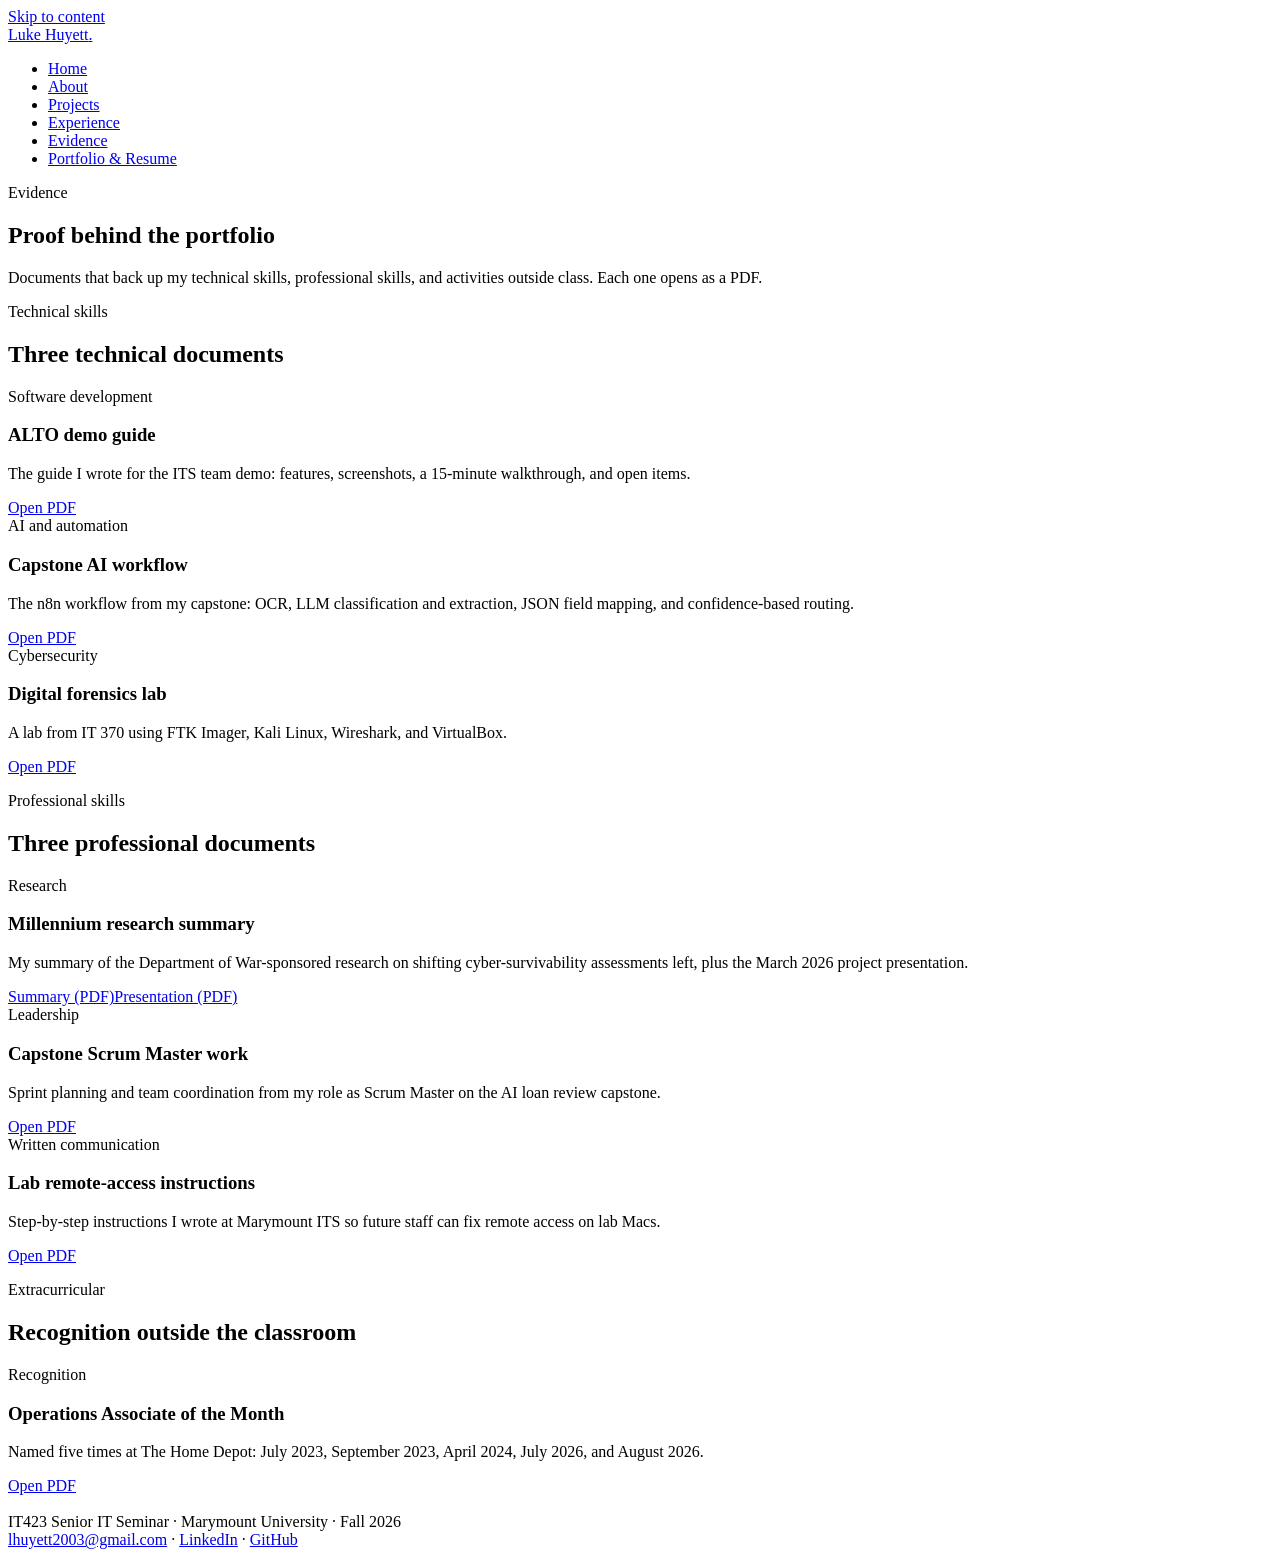
==== evidence.html @ a0516ceb "Add files via upload" ====
<!DOCTYPE html>
<html lang="en">
<head>
<meta charset="utf-8">
<meta name="viewport" content="width=device-width, initial-scale=1">
<title>Evidence | Luke Huyett</title>
<meta name="description" content="Senior IT portfolio of Luke Huyett: Information Technology student with a Cybersecurity minor at Marymount University, building AI-powered tools for IT and security.">
<link rel="preconnect" href="https://fonts.googleapis.com">
<link rel="preconnect" href="https://fonts.gstatic.com" crossorigin>
<link rel="stylesheet" href="https://fonts.googleapis.com/css2?family=Inter:wght@400;600&family=Space+Grotesk:wght@500;700&display=swap">
<link rel="stylesheet" href="assets/style.css">
</head>
<body>
<a class="skip" href="#main">Skip to content</a>
<header class="site-header">
  <div class="wrap">
    <a class="brand" href="index.html">Luke Huyett<span>.</span></a>
    <nav aria-label="Main menu">
      <ul class="nav">
        <li><a href="index.html">Home</a></li>
        <li><a href="about.html">About</a></li>
        <li><a href="projects.html">Projects</a></li>
        <li><a href="experience.html">Experience</a></li>
        <li><a href="evidence.html" aria-current="page">Evidence</a></li>
        <li><a href="portfolio.html">Portfolio & Resume</a></li>
      </ul>
    </nav>
  </div>
</header>
<main id="main">
<section class="page-head">
  <div class="wrap">
    <p class="eyebrow">Evidence</p>
    <h1>Proof behind the portfolio</h1>
    <p class="lead">Documents that back up my technical skills, professional skills, and activities outside class. Each one opens as a PDF.</p>
  </div>
</section>

<section class="block">
  <div class="wrap">
    <div class="section-head">
      <p class="eyebrow">Technical skills</p>
      <h2>Three technical documents</h2>
    </div>
    <div class="grid three">
      <div class="card doc hot">
        <span class="tag">Software development</span>
        <h3>ALTO demo guide</h3>
        <p>The guide I wrote for the ITS team demo: features, screenshots, a 15-minute walkthrough, and open items.</p>
        <div class="links"><a href="assets/docs/ALTO_Demo_Guide.pdf">Open PDF</a></div>
      </div>
      <div class="card doc">
        <span class="tag">AI and automation</span>
        <h3>Capstone AI workflow</h3>
        <p>The n8n workflow from my capstone: OCR, LLM classification and extraction, JSON field mapping, and confidence-based routing.</p>
        <div class="links"><a href="assets/docs/Capstone_AI_Workflow.pdf">Open PDF</a></div>
      </div>
      <div class="card doc">
        <span class="tag">Cybersecurity</span>
        <h3>Digital forensics lab</h3>
        <p>A lab from IT 370 using FTK Imager, Kali Linux, Wireshark, and VirtualBox.</p>
        <div class="links"><a href="assets/docs/IT370_Forensics_Lab.pdf">Open PDF</a></div>
      </div>
    </div>
  </div>
</section>

<section class="block alt">
  <div class="wrap">
    <div class="section-head">
      <p class="eyebrow">Professional skills</p>
      <h2>Three professional documents</h2>
    </div>
    <div class="grid three">
      <div class="card doc hot" id="research">
        <span class="tag">Research</span>
        <h3>Millennium research summary</h3>
        <p>My summary of the Department of War-sponsored research on shifting cyber-survivability assessments left, plus the March 2026 project presentation.</p>
        <div class="links"><a href="assets/docs/Millennium_Research_Summary.pdf">Summary (PDF)</a><a href="assets/docs/Millennium_Project_Presentation.pdf">Presentation (PDF)</a></div>
      </div>
      <div class="card doc">
        <span class="tag">Leadership</span>
        <h3>Capstone Scrum Master work</h3>
        <p>Sprint planning and team coordination from my role as Scrum Master on the AI loan review capstone.</p>
        <div class="links"><a href="assets/docs/Capstone_Scrum_Work.pdf">Open PDF</a></div>
      </div>
      <div class="card doc">
        <span class="tag">Written communication</span>
        <h3>Lab remote-access instructions</h3>
        <p>Step-by-step instructions I wrote at Marymount ITS so future staff can fix remote access on lab Macs.</p>
        <div class="links"><a href="assets/docs/ITS_Remote_Access_Instructions.pdf">Open PDF</a></div>
      </div>
    </div>
  </div>
</section>

<section class="block">
  <div class="wrap">
    <div class="section-head">
      <p class="eyebrow">Extracurricular</p>
      <h2>Recognition outside the classroom</h2>
    </div>
    <div class="grid three">
      <div class="card doc hot">
        <span class="tag">Recognition</span>
        <h3>Operations Associate of the Month</h3>
        <p>Named five times at The Home Depot: July 2023, September 2023, April 2024, July 2026, and August 2026.</p>
        <div class="links"><a href="assets/docs/Associate_of_the_Month.pdf">Open PDF</a></div>
      </div>
    </div>
  </div>
</section>
</main>
<footer class="site-footer">
  <div class="wrap">
    <div>
      <strong style="color:#fff">Luke Huyett</strong><br>
      IT423 Senior IT Seminar · Marymount University · Fall 2026
    </div>
    <div>
      <a href="mailto:lhuyett2003@gmail.com">lhuyett2003@gmail.com</a> ·
      <a href="https://www.linkedin.com/in/luke-huyett-277801333/">LinkedIn</a> ·
      <a href="https://github.com/lhuyett">GitHub</a>
    </div>
  </div>
</footer>
</body>
</html>
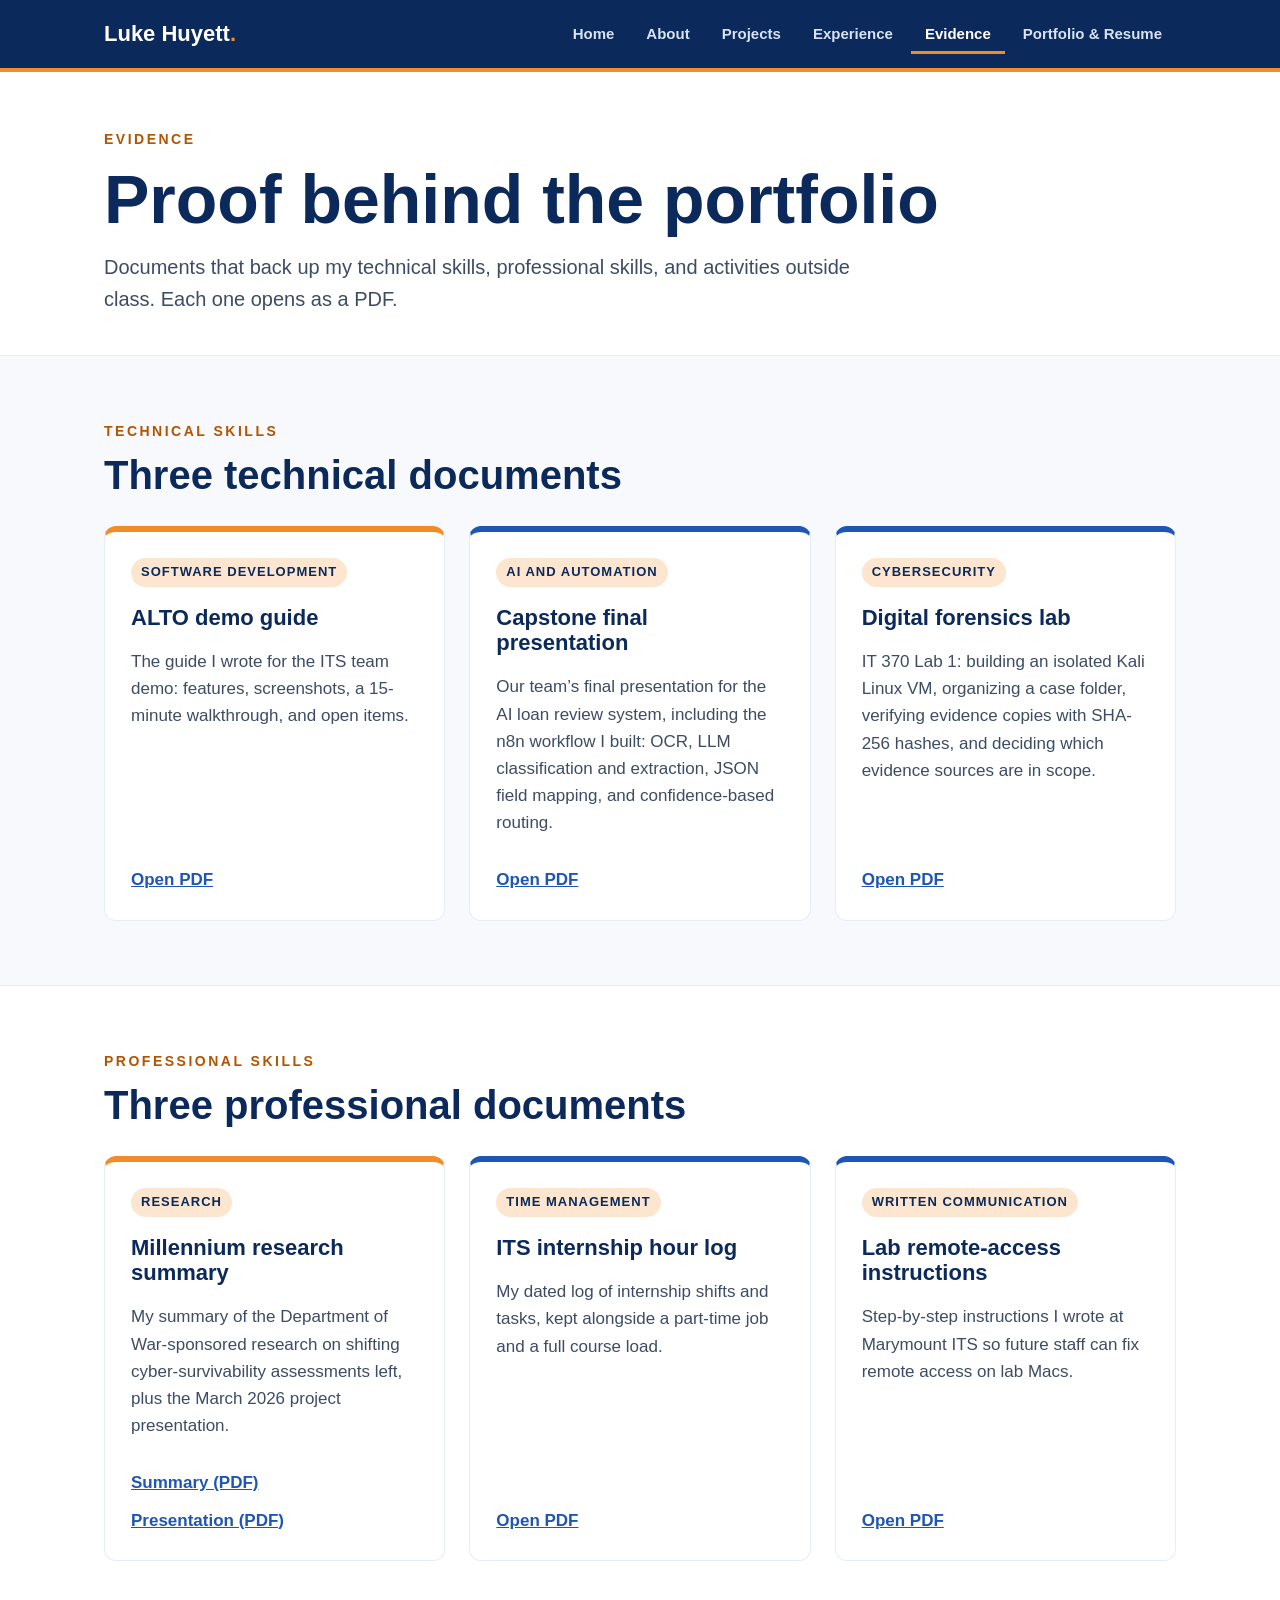
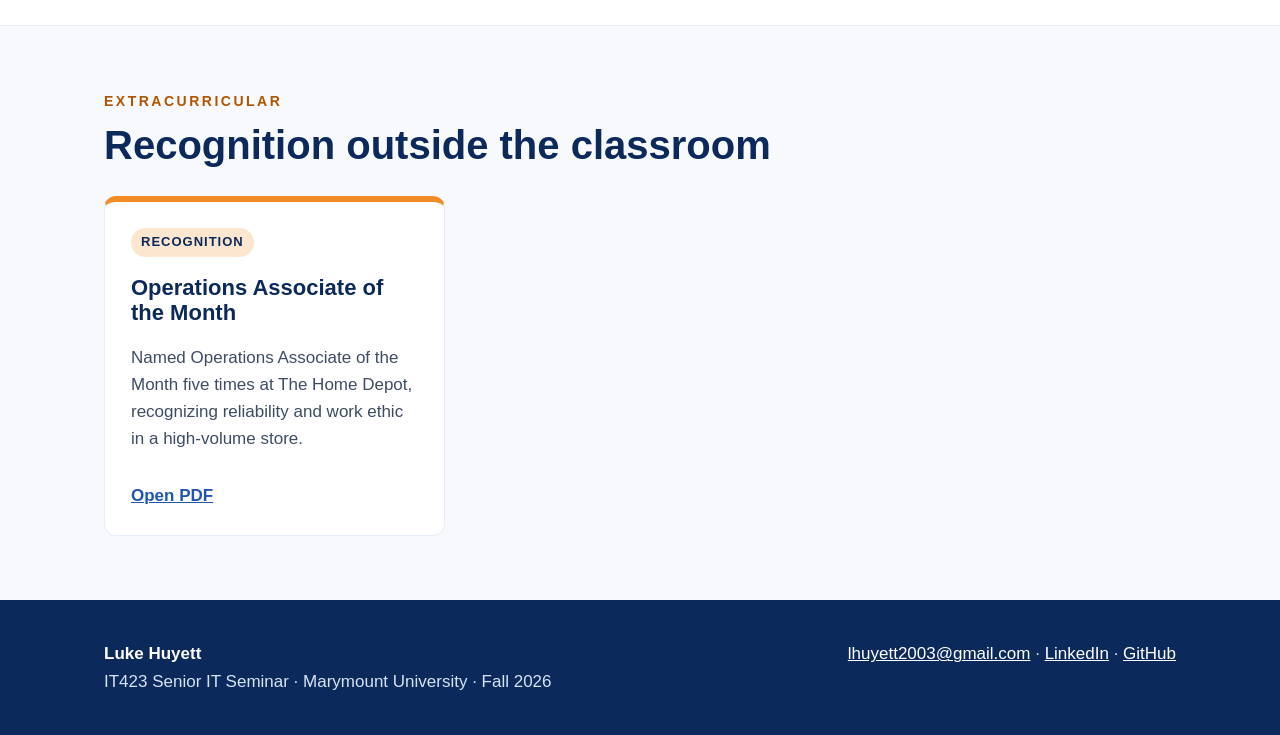
==== commit 6732156b: "Add files via upload" ====
--- a/evidence.html
+++ b/evidence.html
@@ -51,14 +51,14 @@
       </div>
       <div class="card doc">
         <span class="tag">AI and automation</span>
-        <h3>Capstone AI workflow</h3>
-        <p>The n8n workflow from my capstone: OCR, LLM classification and extraction, JSON field mapping, and confidence-based routing.</p>
-        <div class="links"><a href="assets/docs/Capstone_AI_Workflow.pdf">Open PDF</a></div>
+        <h3>Capstone final presentation</h3>
+        <p>Our team’s final presentation for the AI loan review system, including the n8n workflow I built: OCR, LLM classification and extraction, JSON field mapping, and confidence-based routing.</p>
+        <div class="links"><a href="assets/docs/Capstone_Final_Presentation.pdf">Open PDF</a></div>
       </div>
       <div class="card doc">
         <span class="tag">Cybersecurity</span>
         <h3>Digital forensics lab</h3>
-        <p>A lab from IT 370 using FTK Imager, Kali Linux, Wireshark, and VirtualBox.</p>
+        <p>IT 370 Lab 1: building an isolated Kali Linux VM, organizing a case folder, verifying evidence copies with SHA-256 hashes, and deciding which evidence sources are in scope.</p>
         <div class="links"><a href="assets/docs/IT370_Forensics_Lab.pdf">Open PDF</a></div>
       </div>
     </div>
@@ -79,10 +79,10 @@
         <div class="links"><a href="assets/docs/Millennium_Research_Summary.pdf">Summary (PDF)</a><a href="assets/docs/Millennium_Project_Presentation.pdf">Presentation (PDF)</a></div>
       </div>
       <div class="card doc">
-        <span class="tag">Leadership</span>
-        <h3>Capstone Scrum Master work</h3>
-        <p>Sprint planning and team coordination from my role as Scrum Master on the AI loan review capstone.</p>
-        <div class="links"><a href="assets/docs/Capstone_Scrum_Work.pdf">Open PDF</a></div>
+        <span class="tag">Time management</span>
+        <h3>ITS internship hour log</h3>
+        <p>My dated log of internship shifts and tasks, kept alongside a part-time job and a full course load.</p>
+        <div class="links"><a href="assets/docs/ITS_Hour_Log.pdf">Open PDF</a></div>
       </div>
       <div class="card doc">
         <span class="tag">Written communication</span>
@@ -104,7 +104,7 @@
       <div class="card doc hot">
         <span class="tag">Recognition</span>
         <h3>Operations Associate of the Month</h3>
-        <p>Named five times at The Home Depot: July 2023, September 2023, April 2024, July 2026, and August 2026.</p>
+        <p>Named Operations Associate of the Month five times at The Home Depot, recognizing reliability and work ethic in a high-volume store.</p>
         <div class="links"><a href="assets/docs/Associate_of_the_Month.pdf">Open PDF</a></div>
       </div>
     </div>
--- a/assets/style.css
+++ b/assets/style.css
@@ -0,0 +1,149 @@
+/* IT423 Luke Huyett portfolio site
+   Colors match the portfolio slide deck: navy/blue, white, orange accent. */
+:root {
+  --navy: #0B2A5B;
+  --blue: #1F56B3;
+  --paper: #F7F9FC;
+  --mist: #E6EDF7;
+  --white: #FFFFFF;
+  --orange: #F28C28;
+  --orange-text: #B35400;
+  --orange-soft: #FDE6CF;
+  --ink: #0B2A5B;
+  --body: #3E4C63;
+  --muted: #6B7A93;
+  --on-dark: #D7E3F5;
+  --radius: 12px;
+  --max: 1120px;
+}
+
+* { box-sizing: border-box; }
+html { scroll-behavior: smooth; }
+body {
+  margin: 0;
+  font-family: 'Inter', Arial, sans-serif;
+  font-size: 17px;
+  line-height: 1.6;
+  color: var(--body);
+  background: var(--paper);
+}
+h1, h2, h3 { font-family: 'Space Grotesk', Arial, sans-serif; color: var(--ink); line-height: 1.15; margin: 0 0 12px; }
+h1 { font-size: clamp(40px, 6vw, 68px); }
+h2 { font-size: clamp(28px, 3.4vw, 40px); }
+h3 { font-size: 22px; }
+p { margin: 0 0 14px; }
+a { color: var(--blue); }
+a:hover { color: var(--orange-text); }
+img { max-width: 100%; height: auto; display: block; }
+ul { margin: 0 0 14px; padding-left: 22px; }
+li { margin-bottom: 6px; }
+
+.wrap { max-width: var(--max); margin: 0 auto; padding: 0 24px; }
+.eyebrow { font-size: 14px; font-weight: 600; letter-spacing: 2.5px; text-transform: uppercase; color: var(--orange-text); margin-bottom: 10px; }
+.lead { font-size: 20px; }
+.muted { color: var(--muted); font-size: 15px; }
+
+/* Skip link for keyboard users */
+.skip { position: absolute; left: -999px; top: 8px; background: var(--orange); color: var(--navy); padding: 8px 14px; border-radius: 8px; font-weight: 600; z-index: 10; }
+.skip:focus { left: 8px; }
+
+/* ---------- Header and menu ---------- */
+.site-header { background: var(--navy); position: sticky; top: 0; z-index: 5; border-bottom: 4px solid var(--orange); }
+.site-header .wrap { display: flex; align-items: center; justify-content: space-between; gap: 20px; flex-wrap: wrap; padding-top: 14px; padding-bottom: 14px; }
+.brand { font-family: 'Space Grotesk', Arial, sans-serif; font-size: 22px; font-weight: 700; color: var(--white); text-decoration: none; }
+.brand span { color: var(--orange); }
+.brand:hover { color: var(--white); }
+.nav { display: flex; flex-wrap: wrap; gap: 4px; margin: 0; padding: 0; list-style: none; }
+.nav li { margin: 0; }
+.nav a { display: block; padding: 8px 14px; border-radius: 8px; color: var(--on-dark); text-decoration: none; font-weight: 600; font-size: 15px; }
+.nav a:hover { background: rgba(255,255,255,0.08); color: var(--white); }
+.nav a[aria-current="page"] { color: var(--white); box-shadow: inset 0 -3px 0 var(--orange); border-radius: 8px 8px 0 0; }
+
+/* ---------- Page sections ---------- */
+.hero { background: var(--navy); color: var(--on-dark); padding: 88px 0 96px; }
+.hero h1 { color: var(--white); }
+.hero .eyebrow { color: var(--orange); }
+.hero .lead { color: var(--on-dark); max-width: 760px; }
+.page-head { background: var(--white); border-bottom: 1px solid var(--mist); padding: 56px 0 40px; }
+.page-head .lead { max-width: 780px; margin: 0; }
+section.block { padding: 64px 0; }
+section.block.alt { background: var(--white); border-top: 1px solid var(--mist); border-bottom: 1px solid var(--mist); }
+.section-head { margin-bottom: 28px; max-width: 780px; }
+
+/* ---------- Buttons ---------- */
+.btns { display: flex; flex-wrap: wrap; gap: 12px; margin-top: 28px; }
+.btn { display: inline-block; padding: 12px 22px; border-radius: 10px; font-weight: 600; text-decoration: none; border: 2px solid transparent; }
+.btn.primary { background: var(--orange); color: var(--navy); }
+.btn.primary:hover { background: #F5A04A; color: var(--navy); }
+.btn.ghost { border-color: var(--on-dark); color: var(--white); }
+.btn.ghost:hover { background: rgba(255,255,255,0.08); color: var(--white); }
+.btn.outline { border-color: var(--blue); color: var(--blue); background: var(--white); }
+.btn.outline:hover { background: var(--mist); color: var(--navy); }
+
+/* ---------- Grids and cards ---------- */
+.grid { display: grid; gap: 24px; }
+.grid.two { grid-template-columns: repeat(2, 1fr); }
+.grid.three { grid-template-columns: repeat(3, 1fr); }
+.grid.four { grid-template-columns: repeat(4, 1fr); }
+.card { background: var(--white); border: 1px solid var(--mist); border-top: 6px solid var(--blue); border-radius: var(--radius); padding: 26px; }
+.card.hot { border-top-color: var(--orange); }
+.card ul { margin-bottom: 0; }
+.tag { display: inline-block; font-size: 13px; font-weight: 600; letter-spacing: 1px; text-transform: uppercase; background: var(--orange-soft); color: var(--navy); padding: 4px 10px; border-radius: 999px; margin-bottom: 12px; }
+.tag.blue { background: var(--mist); }
+.when { font-size: 14px; font-weight: 600; color: var(--orange-text); margin-bottom: 6px; }
+
+/* Stats row */
+.stats { display: grid; grid-template-columns: repeat(4, 1fr); gap: 24px; }
+.stat { border-top: 5px solid var(--orange); padding-top: 16px; }
+.stat .big { font-family: 'Space Grotesk', Arial, sans-serif; font-size: 48px; font-weight: 700; color: var(--ink); line-height: 1; margin-bottom: 8px; }
+
+/* Project feature */
+.feature { display: grid; grid-template-columns: 1.3fr 1fr; gap: 36px; align-items: start; }
+.shot { border: 1px solid var(--mist); border-radius: var(--radius); background: var(--white); box-shadow: 0 6px 24px rgba(11,42,91,0.08); }
+figure { margin: 0 0 20px; }
+figcaption { font-size: 14px; color: var(--muted); margin-top: 8px; }
+
+/* Capstone flow */
+.flow { display: flex; flex-wrap: wrap; align-items: stretch; gap: 10px; margin: 20px 0; }
+.flow .step { flex: 1 1 140px; background: var(--white); border: 1px solid var(--mist); border-radius: 10px; padding: 14px; }
+.flow .step b { display: block; color: var(--ink); }
+.flow .step.key { border: 2px solid var(--orange); }
+.flow .arrow { align-self: center; color: var(--orange); font-weight: 700; font-size: 22px; }
+
+/* Timeline */
+.timeline { display: grid; grid-template-columns: repeat(4, 1fr); gap: 20px; }
+.stage { border-top: 6px solid var(--blue); padding-top: 16px; }
+.stage.now { border-top-color: var(--orange); }
+.stage .role { font-family: 'Space Grotesk', Arial, sans-serif; font-weight: 700; font-size: 20px; color: var(--ink); margin-bottom: 6px; }
+
+/* Tables */
+table { width: 100%; border-collapse: collapse; background: var(--white); border-radius: var(--radius); overflow: hidden; border: 1px solid var(--mist); }
+th, td { text-align: left; padding: 12px 16px; border-bottom: 1px solid var(--mist); vertical-align: top; }
+th { background: var(--navy); color: var(--white); font-weight: 600; }
+tr:last-child td { border-bottom: none; }
+
+/* Document list */
+.doc { display: flex; flex-direction: column; gap: 6px; }
+.doc .links { display: flex; flex-wrap: wrap; gap: 10px; margin-top: auto; padding-top: 10px; }
+.doc .links a { font-weight: 600; }
+
+/* Embedded PDF */
+.embed { width: 100%; height: 820px; border: 1px solid var(--mist); border-radius: var(--radius); background: var(--white); }
+
+/* ---------- Footer ---------- */
+.site-footer { background: var(--navy); color: var(--on-dark); padding: 40px 0; margin-top: 0; }
+.site-footer .wrap { display: flex; flex-wrap: wrap; justify-content: space-between; gap: 16px; }
+.site-footer a { color: var(--white); }
+.site-footer a:hover { color: var(--orange); }
+
+/* ---------- Small screens ---------- */
+@media (max-width: 900px) {
+  .grid.three, .grid.four, .stats, .timeline { grid-template-columns: repeat(2, 1fr); }
+  .feature { grid-template-columns: 1fr; }
+}
+@media (max-width: 600px) {
+  .grid.two, .grid.three, .grid.four, .stats, .timeline { grid-template-columns: 1fr; }
+  .hero { padding: 56px 0 64px; }
+  .embed { height: 560px; }
+}
+.doc .tag { align-self: flex-start; }
